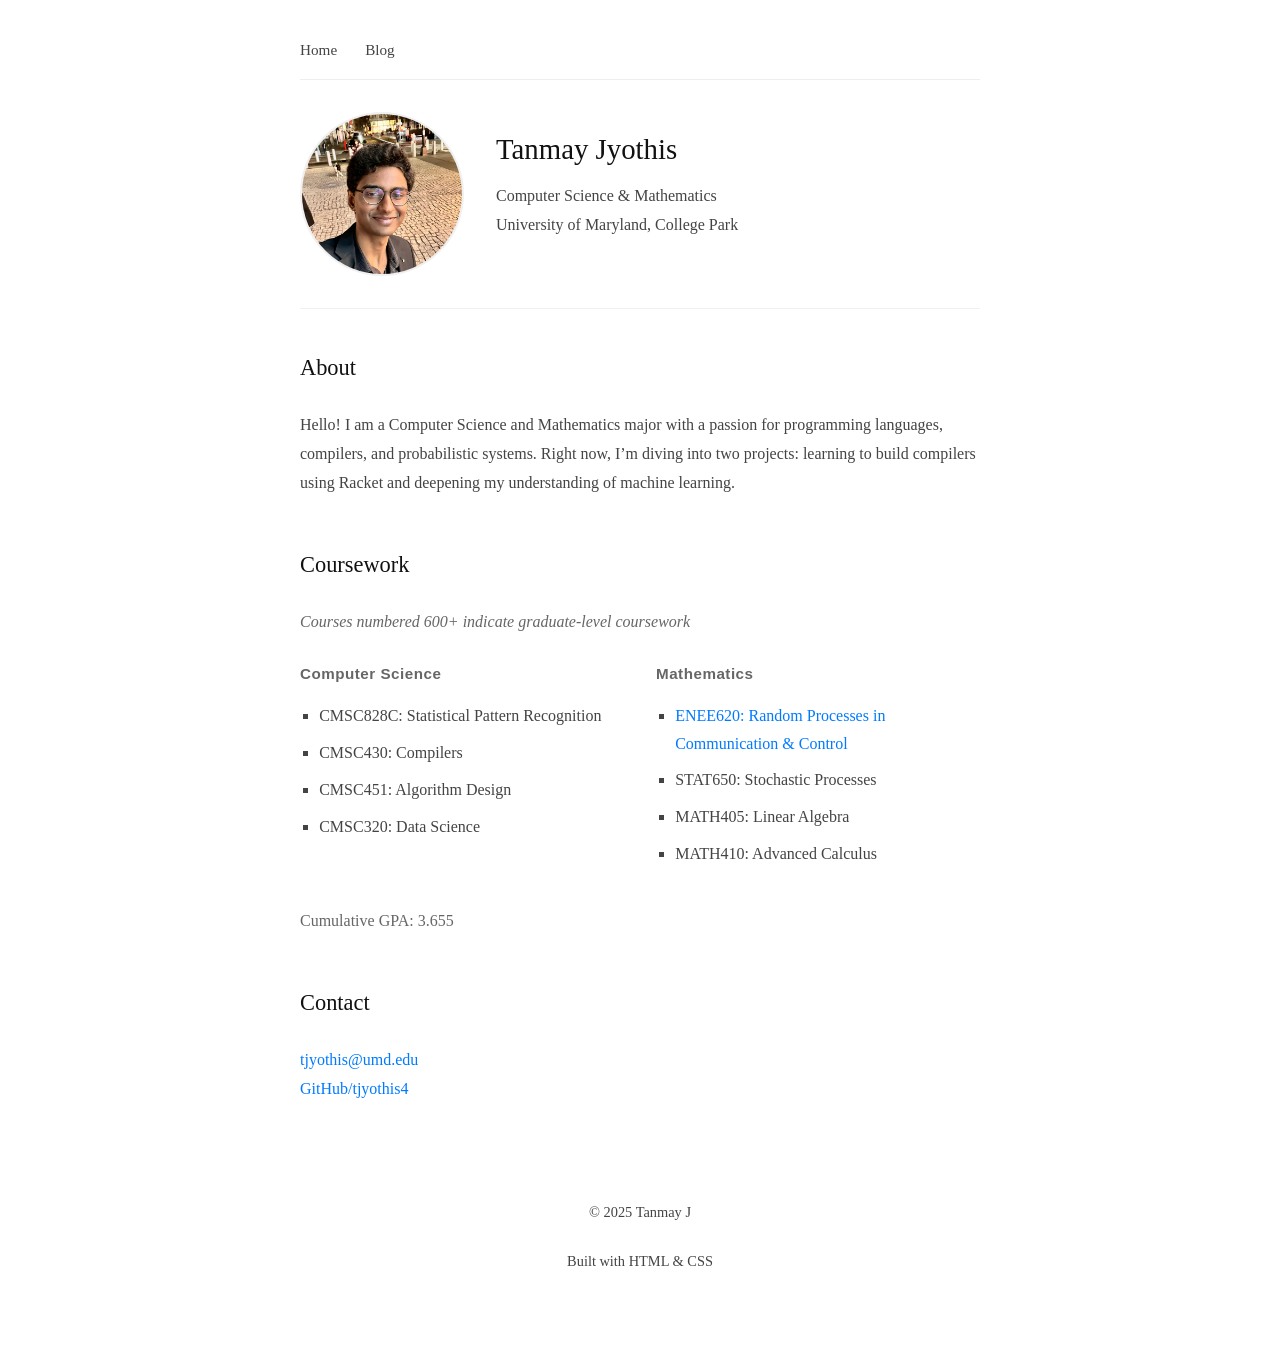
==== index.html @ 214b72c5 "blog" ====
<!DOCTYPE html>
<html lang="en">
<head>
    <meta charset="UTF-8">
    <meta name="viewport" content="width=device-width, initial-scale=1.0">
    <title>Tanmay Jyothis</title>
    <style>
        body {
            font-family: 'Georgia', serif;
            line-height: 1.7;
            margin: 0 auto;
            padding: 20px;
            max-width: 680px;
            color: #222;
            background: #fff;
        }
        nav {
            padding: 1rem 0;
            margin-bottom: 2rem;
            border-bottom: 1px solid #eee;
        }
        nav a {
            margin-right: 1.5rem;
            text-decoration: none;
            color: #444;
            font-size: 0.95em;
        }
        nav a:hover {
            color: #000;
        }
        .profile-pic {
            width: 160px;
            height: 160px;
            border-radius: 50%;
            object-fit: cover;
            border: 2px solid #f0f0f0;
            margin-right: 2rem;
        }
        header {
            display: flex;
            align-items: center;
            margin-bottom: 2.5rem;
            padding-bottom: 2rem;
            border-bottom: 1px solid #f0f0f0;
        }
        h1, h2 {
            font-weight: normal;
            color: #111;
        }
        h1 {
            font-size: 1.8em;
            margin: 0 0 0.5rem;
        }
        h2 {
            font-size: 1.4em;
            margin: 0 0 1.5rem;
        }
        .section {
            margin-bottom: 3rem;
        }
        p {
            color: #444;
            line-height: 1.8;
            margin: 0 0 1.5rem;
        }
        .courses-container {
            display: flex;
            gap: 2rem;
            margin-top: 1rem;
        }
        .course-column {
            flex: 1;
            padding: 0;
        }
        .course-column h3 {
            font-family: 'Arial', sans-serif;
            font-size: 0.95em;
            color: #666;
            margin: 0 0 1rem;
            letter-spacing: 0.5px;
        }
        .course-column ul {
            padding-left: 1.2rem;
            list-style-type: square;
            color: #444;
        }
        .course-column li {
            margin-bottom: 0.6rem;
        }
        a {
            color: #007bff;
            text-decoration: none;
        }
        a:hover {
            text-decoration: underline;
        }
        footer {
            text-align: center;
            margin-top: 4rem;
            color: #666;
            padding: 2rem 0;
            font-size: 0.9em;
        }
        @media (max-width: 768px) {
            body {
                padding: 15px;
                font-size: 15px;
            }
            header {
                flex-direction: column;
                text-align: center;
            }
            .profile-pic {
                margin: 0 0 1.5rem 0;
            }
            .courses-container {
                flex-direction: column;
            }
        }
    </style>
</head>
<body>
    <nav>
        <a href="index.html">Home</a>
        <a href="blog.html">Blog</a>
    </nav>

    <main>
        <header>
            <img src="./images/pfp.jpeg" alt="Tanmay Jyothis" class="profile-pic">
            <div>
                <h1>Tanmay Jyothis</h1>
                <p>Computer Science & Mathematics<br>
                University of Maryland, College Park</p>
            </div>
        </header>

        <section class="section">
            <h2>About</h2>
            <p>
                Hello! I am a Computer Science and Mathematics major with a passion for programming languages, compilers, and probabilistic systems. 
                Right now, I’m diving into two projects: learning to build compilers using Racket and 
                deepening my understanding of machine learning. 
            </p>
        </section>

        <section class="section">
            <h2>Coursework</h2>
            <p style="color: #666; margin-bottom: 1.5rem;">
                <em>Courses numbered 600+ indicate graduate-level coursework</em>
            </p>
            <div class="courses-container">
                <div class="course-column">
                    <h3>Computer Science</h3>
                    <ul>
                        <li>CMSC828C: Statistical Pattern Recognition</li>
                        <li>CMSC430: Compilers</li>
                        <li>CMSC451: Algorithm Design</li>
                        <li>CMSC320: Data Science</li>
                    </ul>
                </div>
                <div class="course-column">
                    <h3>Mathematics</h3>
                    <ul>
                        <li><a href="https://user.eng.umd.edu/~abarg/620/">ENEE620: Random Processes in Communication & Control</a></li>
                        <li>STAT650: Stochastic Processes</li>
                        <li>MATH405: Linear Algebra</li>
                        <li>MATH410: Advanced Calculus</li>
                    </ul>
                </div>
            </div>
            <p style="color: #666; margin-top: 1.5rem;">
                Cumulative GPA: 3.655
            </p>
        </section>

        <section class="section">
            <h2>Contact</h2>
            <p>
                <a href="mailto:tjyothis@umd.edu">tjyothis@umd.edu</a><br>
                <a href="https://github.com/tjyothis4">GitHub/tjyothis4</a>
            </p>
        </section>
    </main>

    <footer>
        <p>© 2025 Tanmay J</p>
        <p>Built with HTML & CSS</p>
    </footer>
</body>
</html>
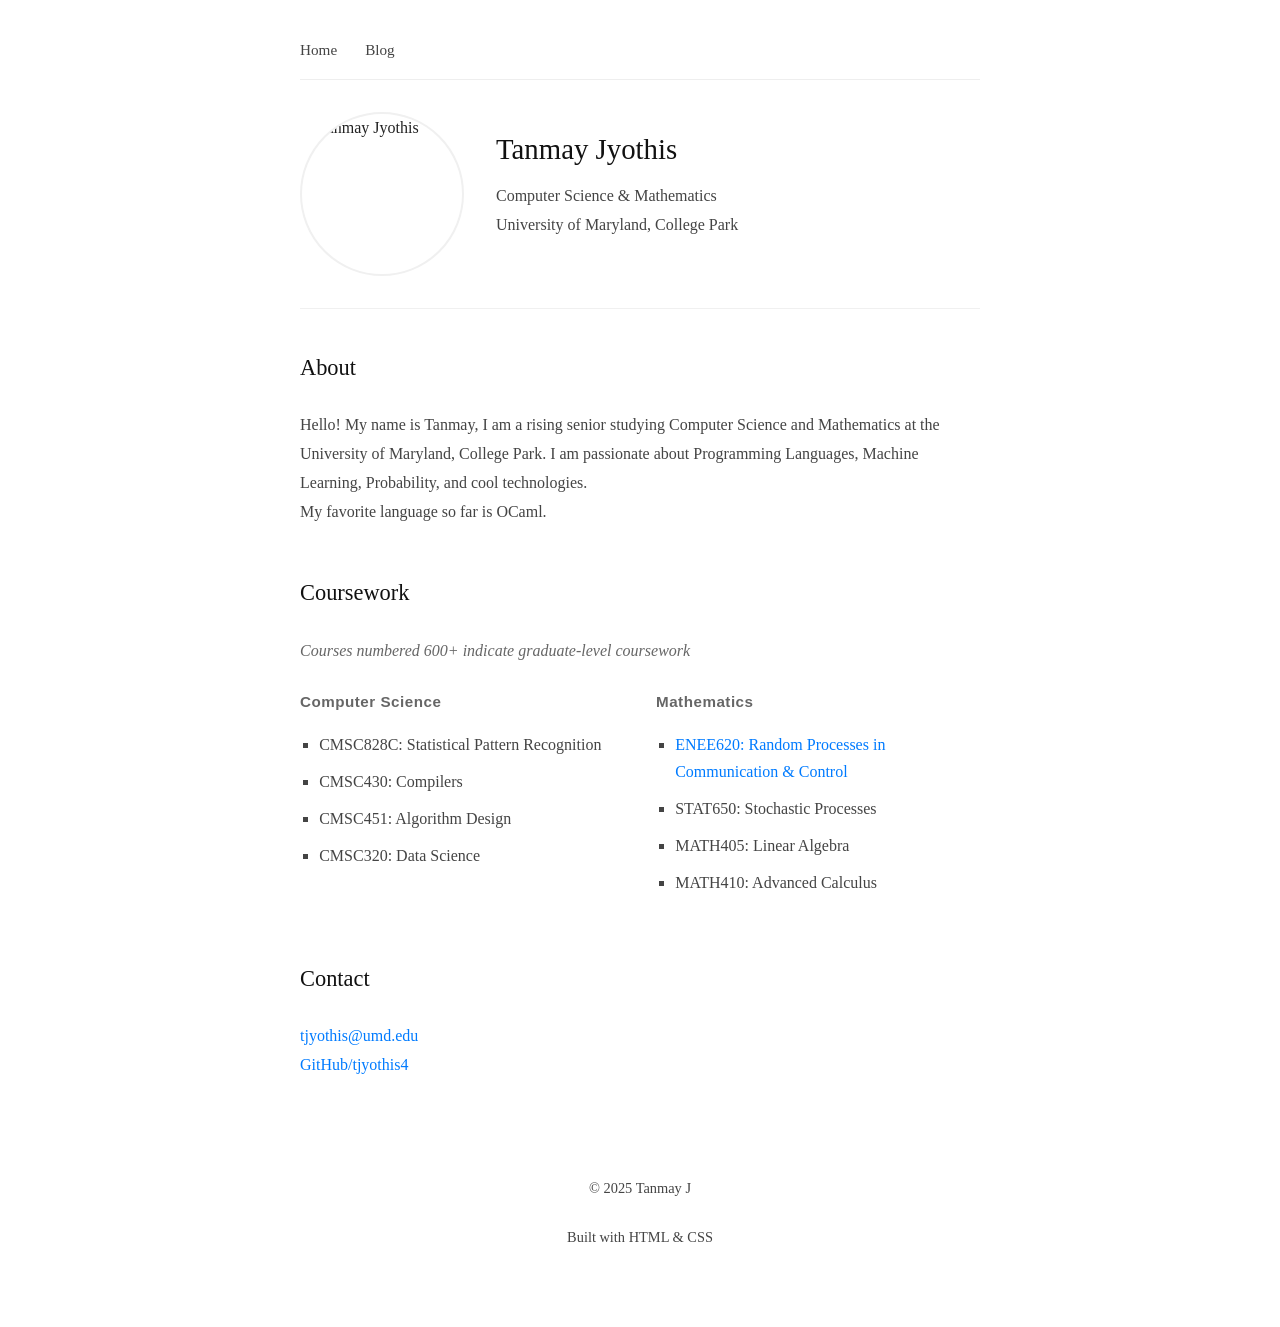
==== commit 7e777d7f: "changed pfp" ====
--- a/index.html
+++ b/index.html
@@ -1,191 +1,207 @@
-<!DOCTYPE html>
+<!doctype html>
 <html lang="en">
-<head>
-    <meta charset="UTF-8">
-    <meta name="viewport" content="width=device-width, initial-scale=1.0">
-    <title>Tanmay Jyothis</title>
-    <style>
-        body {
-            font-family: 'Georgia', serif;
-            line-height: 1.7;
-            margin: 0 auto;
-            padding: 20px;
-            max-width: 680px;
-            color: #222;
-            background: #fff;
-        }
-        nav {
-            padding: 1rem 0;
-            margin-bottom: 2rem;
-            border-bottom: 1px solid #eee;
-        }
-        nav a {
-            margin-right: 1.5rem;
-            text-decoration: none;
-            color: #444;
-            font-size: 0.95em;
-        }
-        nav a:hover {
-            color: #000;
-        }
-        .profile-pic {
-            width: 160px;
-            height: 160px;
-            border-radius: 50%;
-            object-fit: cover;
-            border: 2px solid #f0f0f0;
-            margin-right: 2rem;
-        }
-        header {
-            display: flex;
-            align-items: center;
-            margin-bottom: 2.5rem;
-            padding-bottom: 2rem;
-            border-bottom: 1px solid #f0f0f0;
-        }
-        h1, h2 {
-            font-weight: normal;
-            color: #111;
-        }
-        h1 {
-            font-size: 1.8em;
-            margin: 0 0 0.5rem;
-        }
-        h2 {
-            font-size: 1.4em;
-            margin: 0 0 1.5rem;
-        }
-        .section {
-            margin-bottom: 3rem;
-        }
-        p {
-            color: #444;
-            line-height: 1.8;
-            margin: 0 0 1.5rem;
-        }
-        .courses-container {
-            display: flex;
-            gap: 2rem;
-            margin-top: 1rem;
-        }
-        .course-column {
-            flex: 1;
-            padding: 0;
-        }
-        .course-column h3 {
-            font-family: 'Arial', sans-serif;
-            font-size: 0.95em;
-            color: #666;
-            margin: 0 0 1rem;
-            letter-spacing: 0.5px;
-        }
-        .course-column ul {
-            padding-left: 1.2rem;
-            list-style-type: square;
-            color: #444;
-        }
-        .course-column li {
-            margin-bottom: 0.6rem;
-        }
-        a {
-            color: #007bff;
-            text-decoration: none;
-        }
-        a:hover {
-            text-decoration: underline;
-        }
-        footer {
-            text-align: center;
-            margin-top: 4rem;
-            color: #666;
-            padding: 2rem 0;
-            font-size: 0.9em;
-        }
-        @media (max-width: 768px) {
+    <head>
+        <meta charset="UTF-8" />
+        <meta name="viewport" content="width=device-width, initial-scale=1.0" />
+        <title>Tanmay Jyothis</title>
+        <style>
             body {
-                padding: 15px;
-                font-size: 15px;
+                font-family: "Georgia", serif;
+                line-height: 1.7;
+                margin: 0 auto;
+                padding: 20px;
+                max-width: 680px;
+                color: #222;
+                background: #fff;
+            }
+            nav {
+                padding: 1rem 0;
+                margin-bottom: 2rem;
+                border-bottom: 1px solid #eee;
+            }
+            nav a {
+                margin-right: 1.5rem;
+                text-decoration: none;
+                color: #444;
+                font-size: 0.95em;
+            }
+            nav a:hover {
+                color: #000;
+            }
+            .profile-pic {
+                width: 160px;
+                height: 160px;
+                border-radius: 50%;
+                object-fit: cover;
+                border: 2px solid #f0f0f0;
+                margin-right: 2rem;
             }
             header {
-                flex-direction: column;
+                display: flex;
+                align-items: center;
+                margin-bottom: 2.5rem;
+                padding-bottom: 2rem;
+                border-bottom: 1px solid #f0f0f0;
+            }
+            h1,
+            h2 {
+                font-weight: normal;
+                color: #111;
+            }
+            h1 {
+                font-size: 1.8em;
+                margin: 0 0 0.5rem;
+            }
+            h2 {
+                font-size: 1.4em;
+                margin: 0 0 1.5rem;
+            }
+            .section {
+                margin-bottom: 3rem;
+            }
+            p {
+                color: #444;
+                line-height: 1.8;
+                margin: 0 0 1.5rem;
+            }
+            .courses-container {
+                display: flex;
+                gap: 2rem;
+                margin-top: 1rem;
+            }
+            .course-column {
+                flex: 1;
+                padding: 0;
+            }
+            .course-column h3 {
+                font-family: "Arial", sans-serif;
+                font-size: 0.95em;
+                color: #666;
+                margin: 0 0 1rem;
+                letter-spacing: 0.5px;
+            }
+            .course-column ul {
+                padding-left: 1.2rem;
+                list-style-type: square;
+                color: #444;
+            }
+            .course-column li {
+                margin-bottom: 0.6rem;
+            }
+            a {
+                color: #007bff;
+                text-decoration: none;
+            }
+            a:hover {
+                text-decoration: underline;
+            }
+            footer {
                 text-align: center;
-            }
-            .profile-pic {
-                margin: 0 0 1.5rem 0;
-            }
-            .courses-container {
-                flex-direction: column;
-            }
-        }
-    </style>
-</head>
-<body>
-    <nav>
-        <a href="index.html">Home</a>
-        <a href="blog.html">Blog</a>
-    </nav>
-
-    <main>
-        <header>
-            <img src="./images/pfp.jpeg" alt="Tanmay Jyothis" class="profile-pic">
-            <div>
-                <h1>Tanmay Jyothis</h1>
-                <p>Computer Science & Mathematics<br>
-                University of Maryland, College Park</p>
-            </div>
-        </header>
-
-        <section class="section">
-            <h2>About</h2>
-            <p>
-                Hello! I am a Computer Science and Mathematics major with a passion for programming languages, compilers, and probabilistic systems. 
-                Right now, I’m diving into two projects: learning to build compilers using Racket and 
-                deepening my understanding of machine learning. 
-            </p>
-        </section>
-
-        <section class="section">
-            <h2>Coursework</h2>
-            <p style="color: #666; margin-bottom: 1.5rem;">
-                <em>Courses numbered 600+ indicate graduate-level coursework</em>
-            </p>
-            <div class="courses-container">
-                <div class="course-column">
-                    <h3>Computer Science</h3>
-                    <ul>
-                        <li>CMSC828C: Statistical Pattern Recognition</li>
-                        <li>CMSC430: Compilers</li>
-                        <li>CMSC451: Algorithm Design</li>
-                        <li>CMSC320: Data Science</li>
-                    </ul>
+                margin-top: 4rem;
+                color: #666;
+                padding: 2rem 0;
+                font-size: 0.9em;
+            }
+            @media (max-width: 768px) {
+                body {
+                    padding: 15px;
+                    font-size: 15px;
+                }
+                header {
+                    flex-direction: column;
+                    text-align: center;
+                }
+                .profile-pic {
+                    margin: 0 0 1.5rem 0;
+                }
+                .courses-container {
+                    flex-direction: column;
+                }
+            }
+        </style>
+    </head>
+    <body>
+        <nav>
+            <a href="index.html">Home</a>
+            <a href="blog.html">Blog</a>
+        </nav>
+
+        <main>
+            <header>
+                <img
+                    src="./images/pfp.jpeg"
+                    alt="Tanmay Jyothis"
+                    class="profile-pic"
+                />
+                <div>
+                    <h1>Tanmay Jyothis</h1>
+                    <p>
+                        Computer Science & Mathematics<br />
+                        University of Maryland, College Park
+                    </p>
                 </div>
-                <div class="course-column">
-                    <h3>Mathematics</h3>
-                    <ul>
-                        <li><a href="https://user.eng.umd.edu/~abarg/620/">ENEE620: Random Processes in Communication & Control</a></li>
-                        <li>STAT650: Stochastic Processes</li>
-                        <li>MATH405: Linear Algebra</li>
-                        <li>MATH410: Advanced Calculus</li>
-                    </ul>
+            </header>
+
+            <section class="section">
+                <h2>About</h2>
+                <p>
+                    Hello! My name is Tanmay, I am a rising senior studying
+                    Computer Science and Mathematics at the University of
+                    Maryland, College Park. I am passionate about Programming
+                    Languages, Machine Learning, Probability, and cool
+                    technologies. <br />
+
+                    My favorite language so far is OCaml.
+                </p>
+            </section>
+
+            <section class="section">
+                <h2>Coursework</h2>
+                <p style="color: #666; margin-bottom: 1.5rem">
+                    <em
+                        >Courses numbered 600+ indicate graduate-level
+                        coursework</em
+                    >
+                </p>
+                <div class="courses-container">
+                    <div class="course-column">
+                        <h3>Computer Science</h3>
+                        <ul>
+                            <li>CMSC828C: Statistical Pattern Recognition</li>
+                            <li>CMSC430: Compilers</li>
+                            <li>CMSC451: Algorithm Design</li>
+                            <li>CMSC320: Data Science</li>
+                        </ul>
+                    </div>
+                    <div class="course-column">
+                        <h3>Mathematics</h3>
+                        <ul>
+                            <li>
+                                <a href="https://user.eng.umd.edu/~abarg/620/"
+                                    >ENEE620: Random Processes in Communication
+                                    & Control</a
+                                >
+                            </li>
+                            <li>STAT650: Stochastic Processes</li>
+                            <li>MATH405: Linear Algebra</li>
+                            <li>MATH410: Advanced Calculus</li>
+                        </ul>
+                    </div>
                 </div>
-            </div>
-            <p style="color: #666; margin-top: 1.5rem;">
-                Cumulative GPA: 3.655
-            </p>
-        </section>
-
-        <section class="section">
-            <h2>Contact</h2>
-            <p>
-                <a href="mailto:tjyothis@umd.edu">tjyothis@umd.edu</a><br>
-                <a href="https://github.com/tjyothis4">GitHub/tjyothis4</a>
-            </p>
-        </section>
-    </main>
-
-    <footer>
-        <p>© 2025 Tanmay J</p>
-        <p>Built with HTML & CSS</p>
-    </footer>
-</body>
-</html>+            </section>
+
+            <section class="section">
+                <h2>Contact</h2>
+                <p>
+                    <a href="mailto:tjyothis@umd.edu">tjyothis@umd.edu</a><br />
+                    <a href="https://github.com/tjyothis4">GitHub/tjyothis4</a>
+                </p>
+            </section>
+        </main>
+
+        <footer>
+            <p>© 2025 Tanmay J</p>
+            <p>Built with HTML & CSS</p>
+        </footer>
+    </body>
+</html>
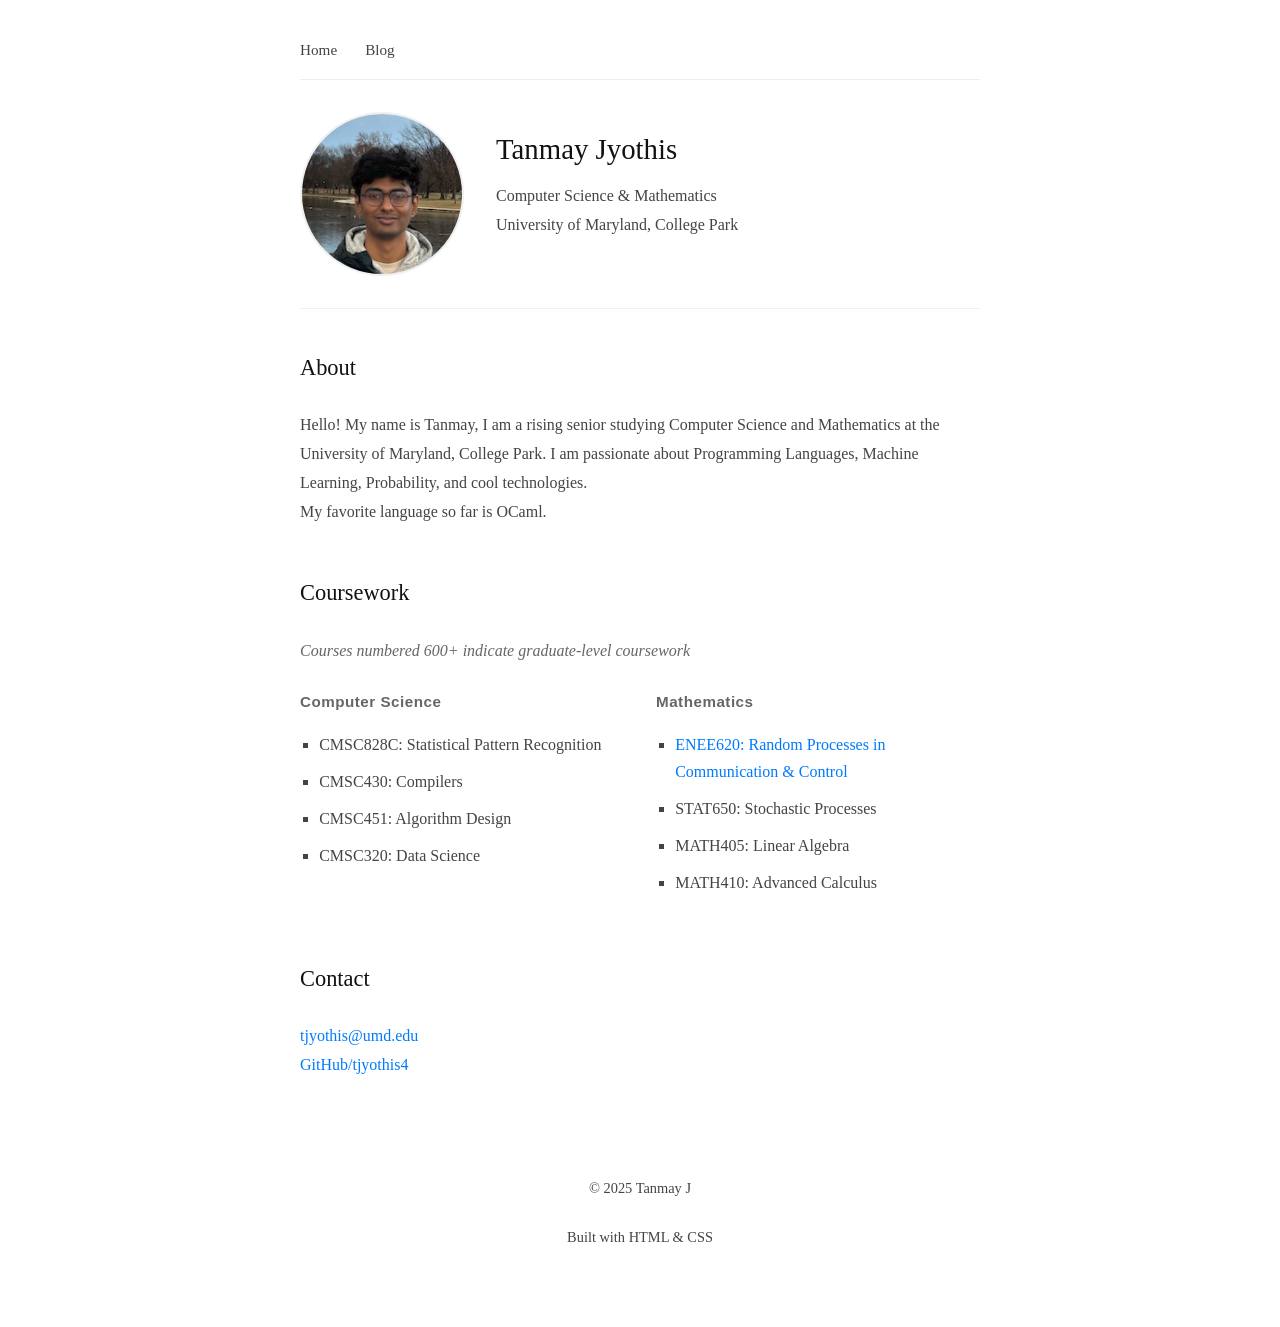
==== commit d09081ab: "changed pfp" ====
--- a/index.html
+++ b/index.html
@@ -129,7 +129,7 @@
         <main>
             <header>
                 <img
-                    src="./images/pfp.jpeg"
+                    src="./images/pfp.png"
                     alt="Tanmay Jyothis"
                     class="profile-pic"
                 />
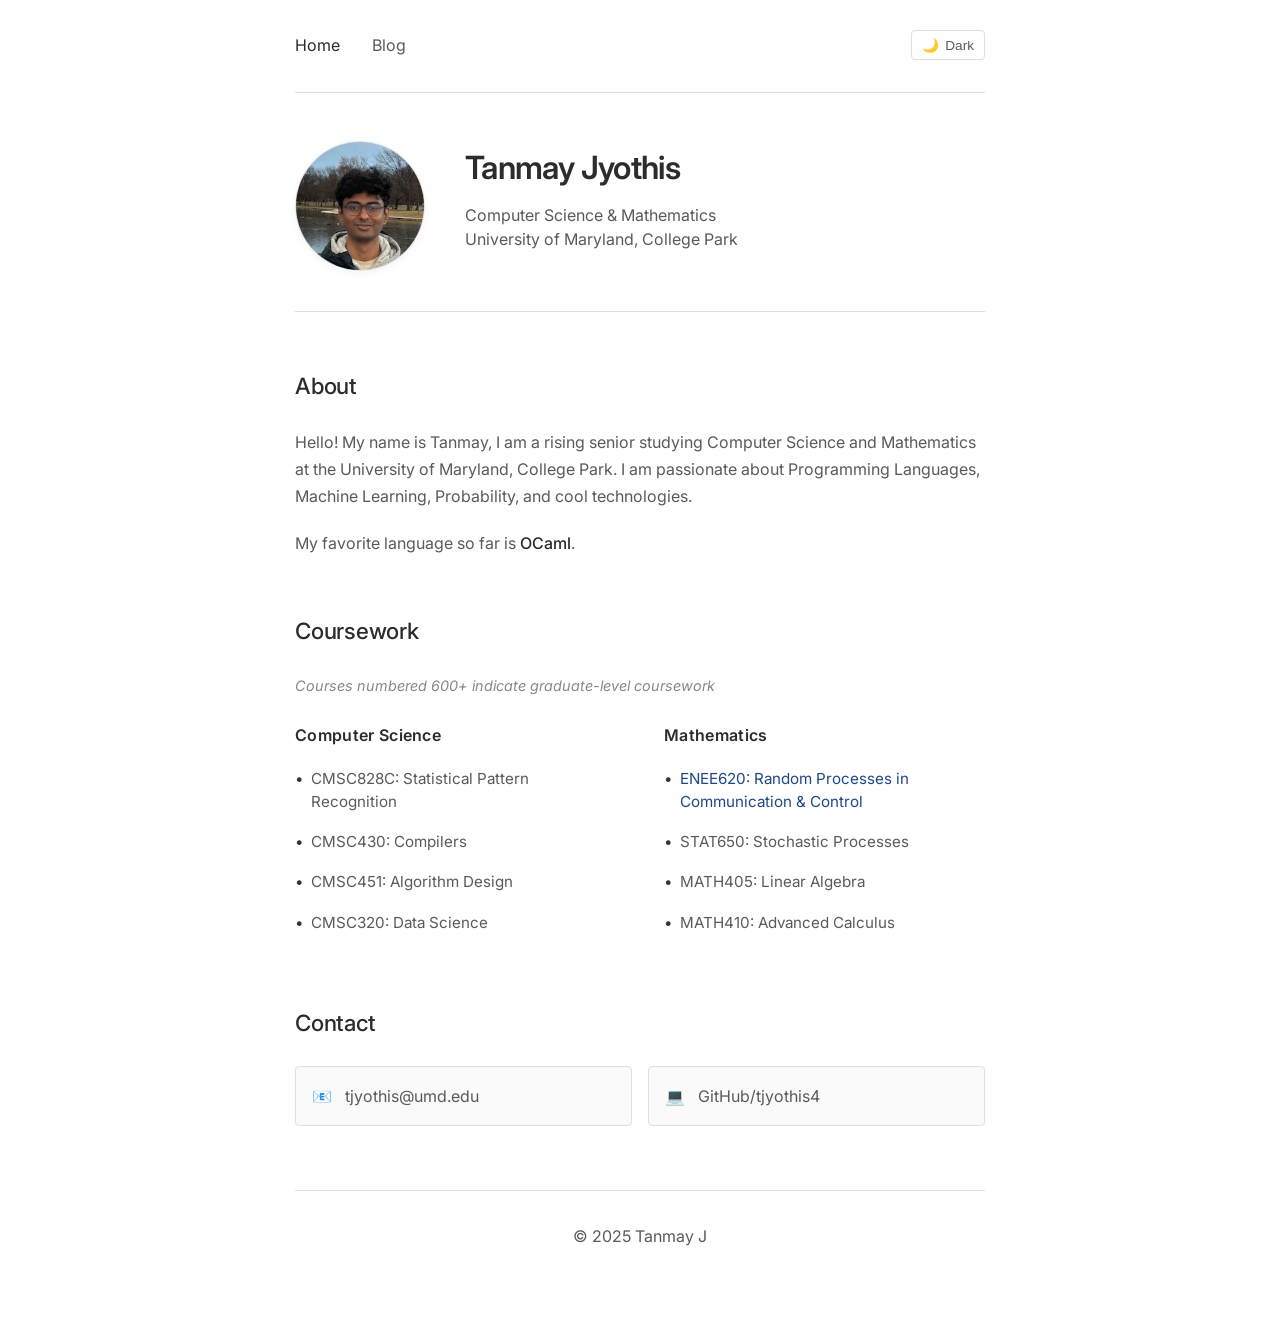
==== commit d07bf50a: "Polished a little" ====
--- a/index.html
+++ b/index.html
@@ -4,126 +4,312 @@
         <meta charset="UTF-8" />
         <meta name="viewport" content="width=device-width, initial-scale=1.0" />
         <title>Tanmay Jyothis</title>
+        <link rel="preconnect" href="https://fonts.googleapis.com" />
+        <link rel="preconnect" href="https://fonts.gstatic.com" crossorigin />
+        <link
+            href="https://fonts.googleapis.com/css2?family=Inter:wght@300;400;500;600&family=JetBrains+Mono:wght@400&display=swap"
+            rel="stylesheet"
+        />
         <style>
+            :root {
+                --bg-primary: #ffffff;
+                --bg-secondary: #fafafa;
+                --text-primary: #2c2c2c;
+                --text-secondary: #5a5a5a;
+                --text-muted: #888888;
+                --accent: #333333;
+                --link: #1f4788;
+                --link-hover: #163a6c;
+                --border: #e0e0e0;
+                --border-hover: #d0d0d0;
+                --shadow: rgba(0, 0, 0, 0.05);
+            }
+
+            [data-theme="dark"] {
+                --bg-primary: #1a1a1a;
+                --bg-secondary: #222222;
+                --text-primary: #e0e0e0;
+                --text-secondary: #b0b0b0;
+                --text-muted: #808080;
+                --accent: #cccccc;
+                --link: #6ba3d6;
+                --link-hover: #8bb5dc;
+                --border: #404040;
+                --border-hover: #505050;
+                --shadow: rgba(0, 0, 0, 0.3);
+            }
+
+            * {
+                margin: 0;
+                padding: 0;
+                box-sizing: border-box;
+            }
+
             body {
-                font-family: "Georgia", serif;
-                line-height: 1.7;
+                font-family: "Inter", Georgia, serif;
+                line-height: 1.65;
                 margin: 0 auto;
-                padding: 20px;
-                max-width: 680px;
-                color: #222;
-                background: #fff;
-            }
+                padding: 30px;
+                max-width: 750px;
+                color: var(--text-primary);
+                background: var(--bg-primary);
+                transition:
+                    background-color 0.2s ease,
+                    color 0.2s ease;
+                min-height: 100vh;
+                font-size: 16px;
+            }
+
             nav {
-                padding: 1rem 0;
-                margin-bottom: 2rem;
-                border-bottom: 1px solid #eee;
-            }
+                display: flex;
+                justify-content: space-between;
+                align-items: center;
+                padding: 0 0 2rem 0;
+                margin-bottom: 3rem;
+                border-bottom: 1px solid var(--border);
+            }
+
+            .nav-links {
+                display: flex;
+                gap: 2rem;
+            }
+
             nav a {
-                margin-right: 1.5rem;
                 text-decoration: none;
-                color: #444;
-                font-size: 0.95em;
-            }
-            nav a:hover {
-                color: #000;
-            }
+                color: var(--text-secondary);
+                font-weight: 400;
+                font-size: 1rem;
+                transition: color 0.2s ease;
+            }
+
+            nav a:hover,
+            nav a.active {
+                color: var(--text-primary);
+            }
+
+            .theme-toggle {
+                background: none;
+                border: 1px solid var(--border);
+                border-radius: 4px;
+                padding: 6px 10px;
+                cursor: pointer;
+                color: var(--text-secondary);
+                transition: all 0.2s ease;
+                font-size: 0.85rem;
+                display: flex;
+                align-items: center;
+                gap: 6px;
+            }
+
+            .theme-toggle:hover {
+                border-color: var(--border-hover);
+                color: var(--text-primary);
+            }
+
             .profile-pic {
-                width: 160px;
-                height: 160px;
+                width: 130px;
+                height: 130px;
                 border-radius: 50%;
                 object-fit: cover;
-                border: 2px solid #f0f0f0;
-                margin-right: 2rem;
-            }
+                border: 1px solid var(--border);
+                margin-right: 2.5rem;
+                box-shadow: 0 2px 8px var(--shadow);
+            }
+
             header {
                 display: flex;
                 align-items: center;
-                margin-bottom: 2.5rem;
-                padding-bottom: 2rem;
-                border-bottom: 1px solid #f0f0f0;
-            }
-            h1,
+                margin-bottom: 3.5rem;
+                padding-bottom: 2.5rem;
+                border-bottom: 1px solid var(--border);
+            }
+
+            h1 {
+                font-size: 2rem;
+                font-weight: 600;
+                color: var(--text-primary);
+                margin: 0 0 0.5rem;
+                letter-spacing: -0.02em;
+            }
+
             h2 {
+                font-size: 1.4rem;
+                font-weight: 500;
+                color: var(--text-primary);
+                margin: 0 0 1.5rem;
+                letter-spacing: -0.01em;
+            }
+
+            .subtitle {
+                color: var(--text-secondary);
+                font-size: 1rem;
+                font-weight: 400;
+                line-height: 1.5;
+            }
+
+            .section {
+                margin-bottom: 3.5rem;
+            }
+
+            p {
+                color: var(--text-secondary);
+                line-height: 1.7;
+                margin: 0 0 1.2rem;
+                font-size: 1rem;
+            }
+
+            .highlight {
+                font-weight: 500;
+                color: var(--text-primary);
+            }
+
+            .courses-container {
+                display: grid;
+                grid-template-columns: 1fr 1fr;
+                gap: 3rem;
+                margin-top: 1.5rem;
+            }
+
+            .course-column h3 {
+                font-family: "Inter", sans-serif;
+                font-size: 1rem;
+                font-weight: 600;
+                color: var(--text-primary);
+                margin: 0 0 1rem;
+                letter-spacing: 0.02em;
+            }
+
+            .course-column ul {
+                padding-left: 0;
+                list-style: none;
+            }
+
+            .course-column li {
+                margin-bottom: 0.7rem;
+                padding: 0.2rem 0;
+                font-size: 0.95rem;
+                position: relative;
+                padding-left: 1rem;
+                color: var(--text-secondary);
+                line-height: 1.5;
+            }
+
+            .course-column li::before {
+                content: "•";
+                position: absolute;
+                left: 0;
+                color: var(--accent);
                 font-weight: normal;
-                color: #111;
-            }
-            h1 {
-                font-size: 1.8em;
-                margin: 0 0 0.5rem;
-            }
-            h2 {
-                font-size: 1.4em;
-                margin: 0 0 1.5rem;
-            }
-            .section {
-                margin-bottom: 3rem;
-            }
-            p {
-                color: #444;
-                line-height: 1.8;
-                margin: 0 0 1.5rem;
-            }
-            .courses-container {
+            }
+
+            a {
+                color: var(--link);
+                text-decoration: none;
+                transition: color 0.2s ease;
+            }
+
+            a:hover {
+                color: var(--link-hover);
+                text-decoration: underline;
+            }
+
+            .contact-grid {
+                display: grid;
+                grid-template-columns: 1fr 1fr;
+                gap: 1rem;
+                margin-top: 1rem;
+            }
+
+            .contact-item {
                 display: flex;
-                gap: 2rem;
-                margin-top: 1rem;
-            }
-            .course-column {
-                flex: 1;
-                padding: 0;
-            }
-            .course-column h3 {
-                font-family: "Arial", sans-serif;
-                font-size: 0.95em;
-                color: #666;
-                margin: 0 0 1rem;
-                letter-spacing: 0.5px;
-            }
-            .course-column ul {
-                padding-left: 1.2rem;
-                list-style-type: square;
-                color: #444;
-            }
-            .course-column li {
-                margin-bottom: 0.6rem;
-            }
-            a {
-                color: #007bff;
+                align-items: center;
+                gap: 0.8rem;
+                padding: 1rem;
+                background: var(--bg-secondary);
+                border: 1px solid var(--border);
+                border-radius: 4px;
+                transition: all 0.2s ease;
                 text-decoration: none;
-            }
-            a:hover {
-                text-decoration: underline;
-            }
+                color: var(--text-secondary);
+            }
+
+            .contact-item:hover {
+                border-color: var(--border-hover);
+                color: var(--text-primary);
+                text-decoration: none;
+                box-shadow: 0 1px 4px var(--shadow);
+            }
+
+            .contact-icon {
+                font-size: 1rem;
+                color: var(--accent);
+            }
+
             footer {
                 text-align: center;
                 margin-top: 4rem;
-                color: #666;
+                color: var(--text-muted);
                 padding: 2rem 0;
-                font-size: 0.9em;
-            }
+                font-size: 0.85rem;
+                border-top: 1px solid var(--border);
+            }
+
+            .note {
+                font-style: italic;
+                color: var(--text-muted);
+                font-size: 0.9rem;
+                margin-bottom: 1.5rem;
+            }
+
             @media (max-width: 768px) {
                 body {
-                    padding: 15px;
+                    padding: 20px;
                     font-size: 15px;
                 }
+
+                nav {
+                    flex-direction: column;
+                    gap: 1rem;
+                }
+
+                .nav-links {
+                    gap: 1.5rem;
+                }
+
                 header {
                     flex-direction: column;
                     text-align: center;
                 }
+
                 .profile-pic {
                     margin: 0 0 1.5rem 0;
                 }
+
                 .courses-container {
-                    flex-direction: column;
+                    grid-template-columns: 1fr;
+                    gap: 2rem;
+                }
+
+                .contact-grid {
+                    grid-template-columns: 1fr;
+                }
+
+                h1 {
+                    font-size: 1.7rem;
                 }
             }
         </style>
     </head>
     <body>
         <nav>
-            <a href="index.html">Home</a>
-            <a href="blog.html">Blog</a>
+            <div class="nav-links">
+                <a href="index.html" class="active">Home</a>
+                <a href="blog.html">Blog</a>
+            </div>
+            <button class="theme-toggle" onclick="toggleTheme()">
+                <span id="theme-icon">🌙</span>
+                <span id="theme-text">Dark</span>
+            </button>
         </nav>
 
         <main>
@@ -135,7 +321,7 @@
                 />
                 <div>
                     <h1>Tanmay Jyothis</h1>
-                    <p>
+                    <p class="subtitle">
                         Computer Science & Mathematics<br />
                         University of Maryland, College Park
                     </p>
@@ -149,19 +335,18 @@
                     Computer Science and Mathematics at the University of
                     Maryland, College Park. I am passionate about Programming
                     Languages, Machine Learning, Probability, and cool
-                    technologies. <br />
-
-                    My favorite language so far is OCaml.
+                    technologies.
+                </p>
+                <p>
+                    My favorite language so far is
+                    <span class="highlight">OCaml</span>.
                 </p>
             </section>
 
             <section class="section">
                 <h2>Coursework</h2>
-                <p style="color: #666; margin-bottom: 1.5rem">
-                    <em
-                        >Courses numbered 600+ indicate graduate-level
-                        coursework</em
-                    >
+                <p class="note">
+                    Courses numbered 600+ indicate graduate-level coursework
                 </p>
                 <div class="courses-container">
                     <div class="course-column">
@@ -192,16 +377,102 @@
 
             <section class="section">
                 <h2>Contact</h2>
-                <p>
-                    <a href="mailto:tjyothis@umd.edu">tjyothis@umd.edu</a><br />
-                    <a href="https://github.com/tjyothis4">GitHub/tjyothis4</a>
-                </p>
+                <div class="contact-grid">
+                    <a href="mailto:tjyothis@umd.edu" class="contact-item">
+                        <span class="contact-icon">📧</span>
+                        <span>tjyothis@umd.edu</span>
+                    </a>
+                    <a
+                        href="https://github.com/tjyothis4"
+                        class="contact-item"
+                        target="_blank"
+                    >
+                        <span class="contact-icon">💻</span>
+                        <span>GitHub/tjyothis4</span>
+                    </a>
+                </div>
             </section>
         </main>
 
         <footer>
             <p>© 2025 Tanmay J</p>
-            <p>Built with HTML & CSS</p>
         </footer>
+
+        <script>
+            function toggleTheme() {
+                try {
+                    const html = document.documentElement;
+                    const themeIcon = document.getElementById("theme-icon");
+                    const themeText = document.getElementById("theme-text");
+
+                    if (!themeIcon || !themeText) return;
+
+                    if (html.getAttribute("data-theme") === "dark") {
+                        html.removeAttribute("data-theme");
+                        themeIcon.textContent = "🌙";
+                        themeText.textContent = "Dark";
+                        try {
+                            localStorage.setItem("theme", "light");
+                        } catch (e) {}
+                    } else {
+                        html.setAttribute("data-theme", "dark");
+                        themeIcon.textContent = "☀️";
+                        themeText.textContent = "Light";
+                        try {
+                            localStorage.setItem("theme", "dark");
+                        } catch (e) {}
+                    }
+                } catch (error) {
+                    console.log("Theme toggle error:", error);
+                }
+            }
+
+            function initTheme() {
+                try {
+                    let savedTheme = null;
+                    try {
+                        savedTheme = localStorage.getItem("theme");
+                    } catch (e) {}
+
+                    const prefersDark =
+                        window.matchMedia &&
+                        window.matchMedia("(prefers-color-scheme: dark)")
+                            .matches;
+
+                    if (savedTheme === "dark" || (!savedTheme && prefersDark)) {
+                        document.documentElement.setAttribute(
+                            "data-theme",
+                            "dark",
+                        );
+                        const themeIcon = document.getElementById("theme-icon");
+                        const themeText = document.getElementById("theme-text");
+                        if (themeIcon) themeIcon.textContent = "☀️";
+                        if (themeText) themeText.textContent = "Light";
+                    }
+                } catch (error) {
+                    console.log("Theme init error:", error);
+                }
+            }
+
+            document.addEventListener("DOMContentLoaded", initTheme);
+
+            if (window.matchMedia) {
+                try {
+                    window
+                        .matchMedia("(prefers-color-scheme: dark)")
+                        .addEventListener("change", function (e) {
+                            try {
+                                if (!localStorage.getItem("theme")) {
+                                    initTheme();
+                                }
+                            } catch (e) {
+                                initTheme();
+                            }
+                        });
+                } catch (error) {
+                    console.log("Media query listener error:", error);
+                }
+            }
+        </script>
     </body>
 </html>
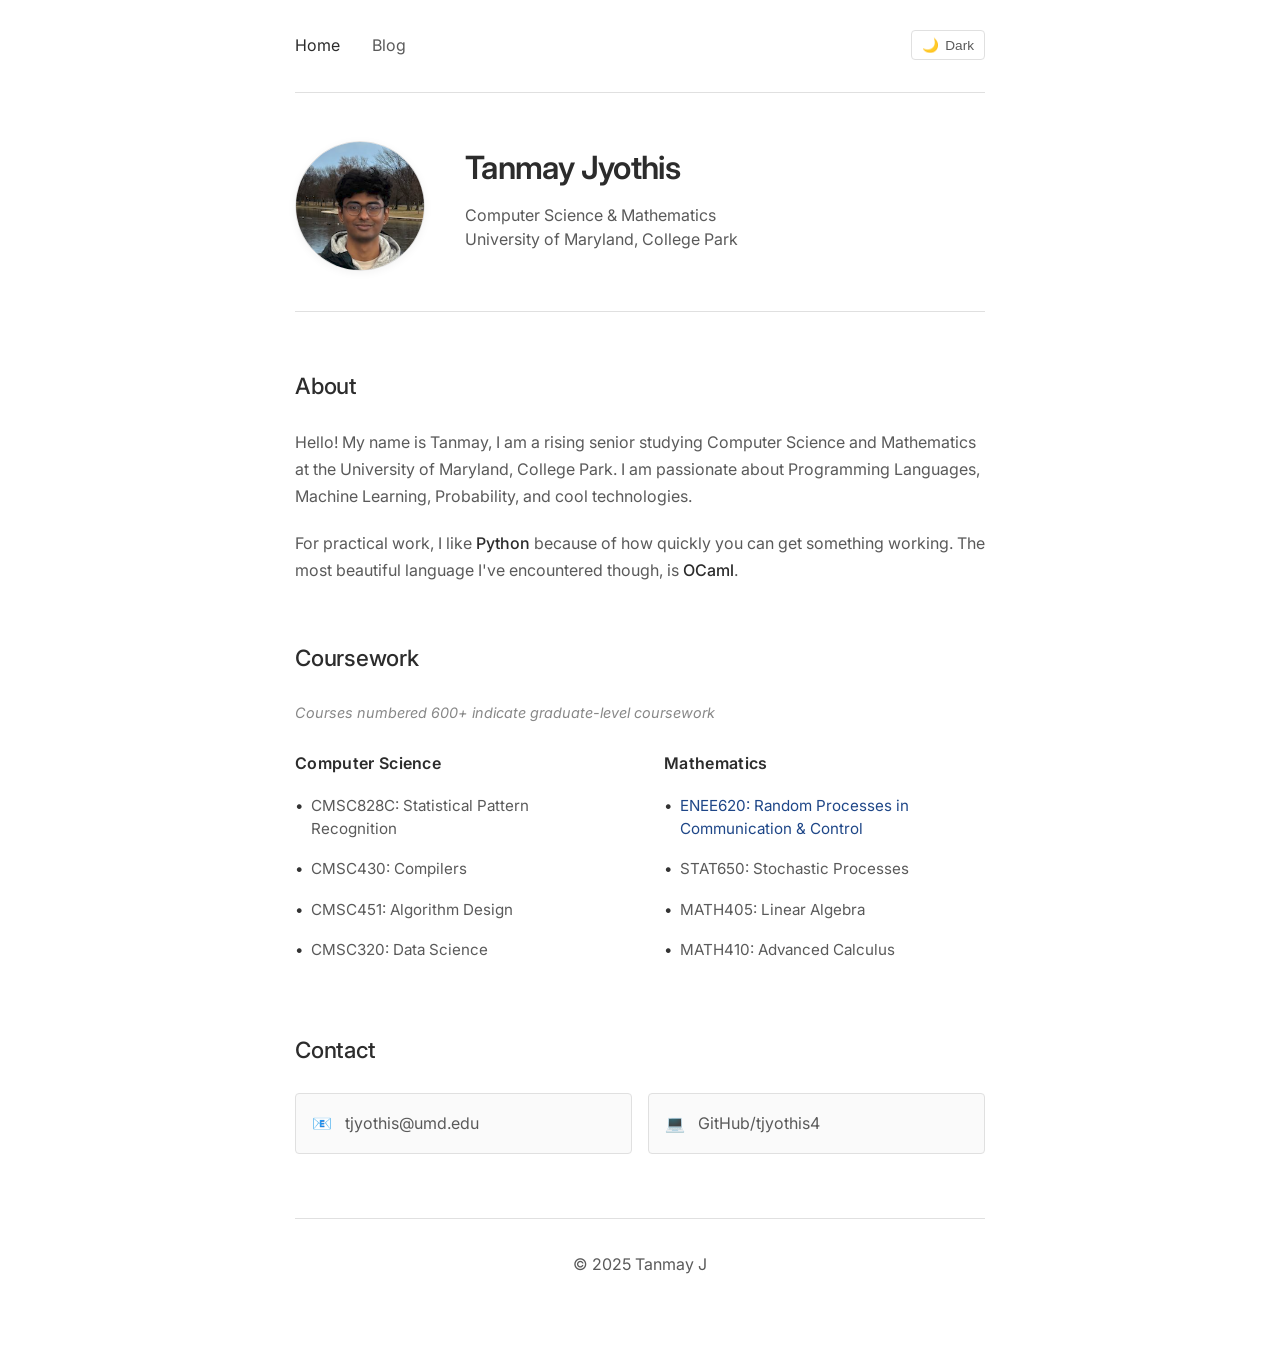
==== commit 5d2e35a6: "nothing" ====
--- a/index.html
+++ b/index.html
@@ -338,7 +338,10 @@
                     technologies.
                 </p>
                 <p>
-                    My favorite language so far is
+                    For practical work, I like
+                    <span class="highlight">Python</span> because of how quickly
+                    you can get something working. The most beautiful language
+                    I've encountered though, is
                     <span class="highlight">OCaml</span>.
                 </p>
             </section>
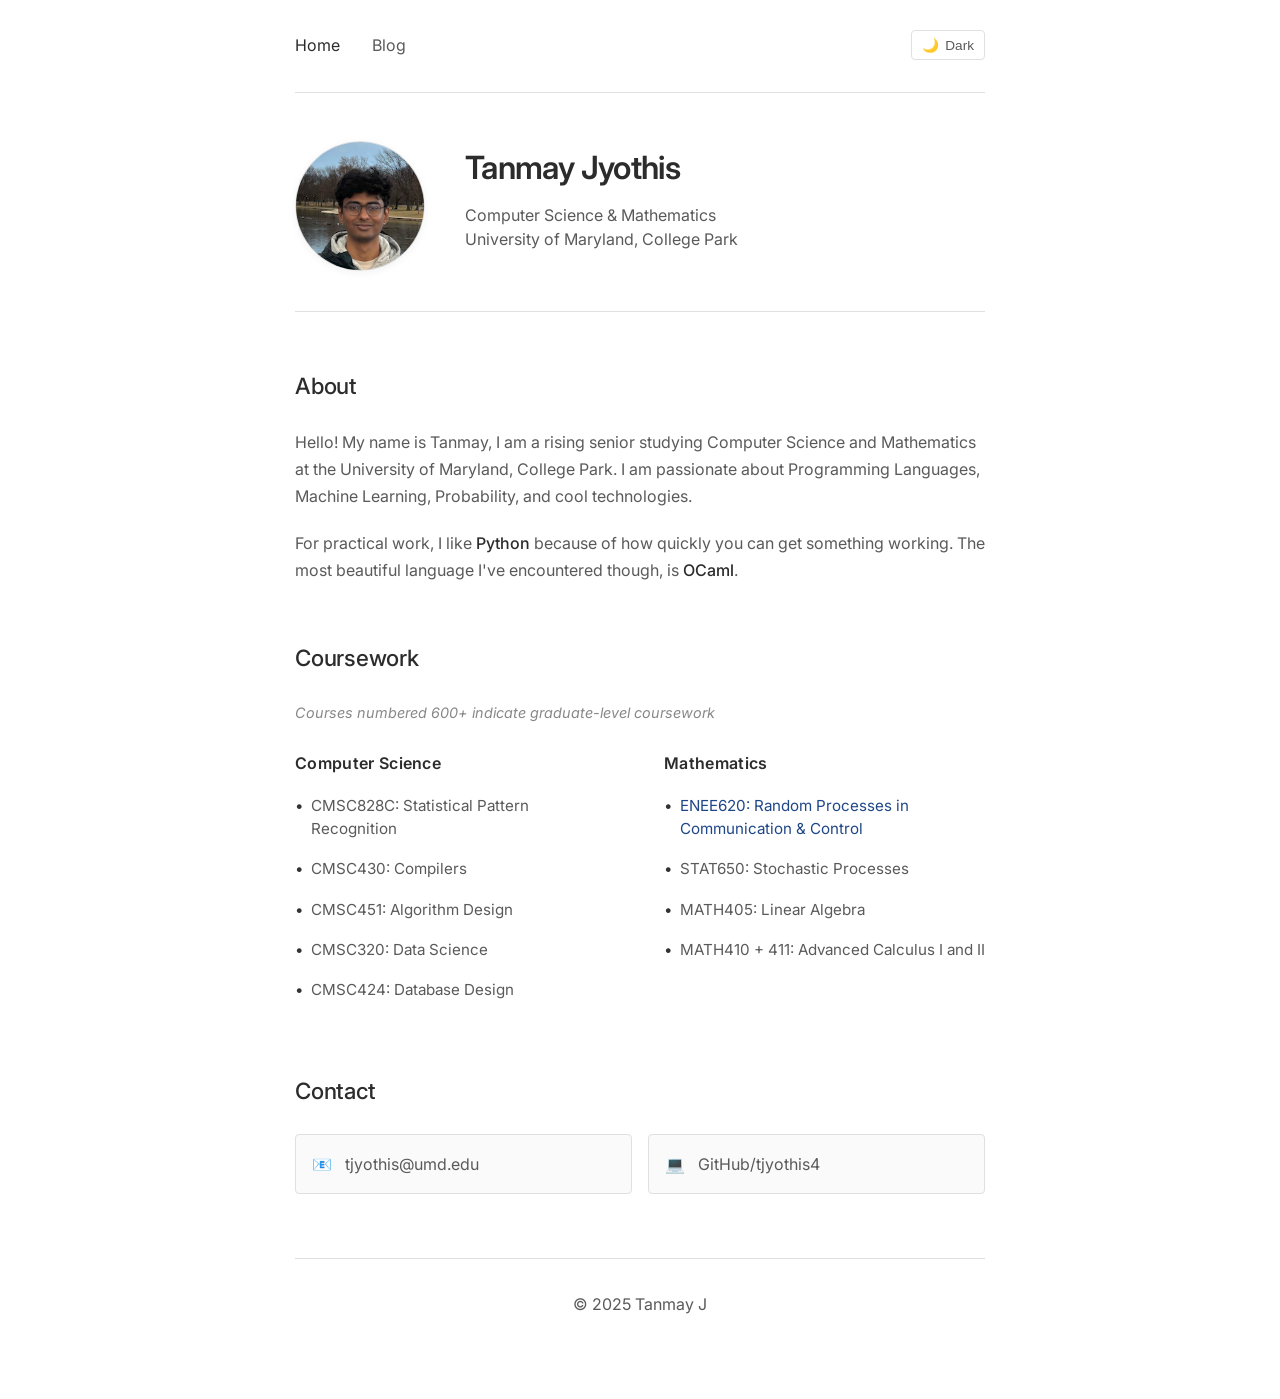
==== commit 3eec3a38: "added some courses" ====
--- a/index.html
+++ b/index.html
@@ -359,6 +359,7 @@
                             <li>CMSC430: Compilers</li>
                             <li>CMSC451: Algorithm Design</li>
                             <li>CMSC320: Data Science</li>
+                            <li>CMSC424: Database Design</li>
                         </ul>
                     </div>
                     <div class="course-column">
@@ -372,7 +373,7 @@
                             </li>
                             <li>STAT650: Stochastic Processes</li>
                             <li>MATH405: Linear Algebra</li>
-                            <li>MATH410: Advanced Calculus</li>
+                            <li>MATH410 + 411: Advanced Calculus I and II</li>
                         </ul>
                     </div>
                 </div>
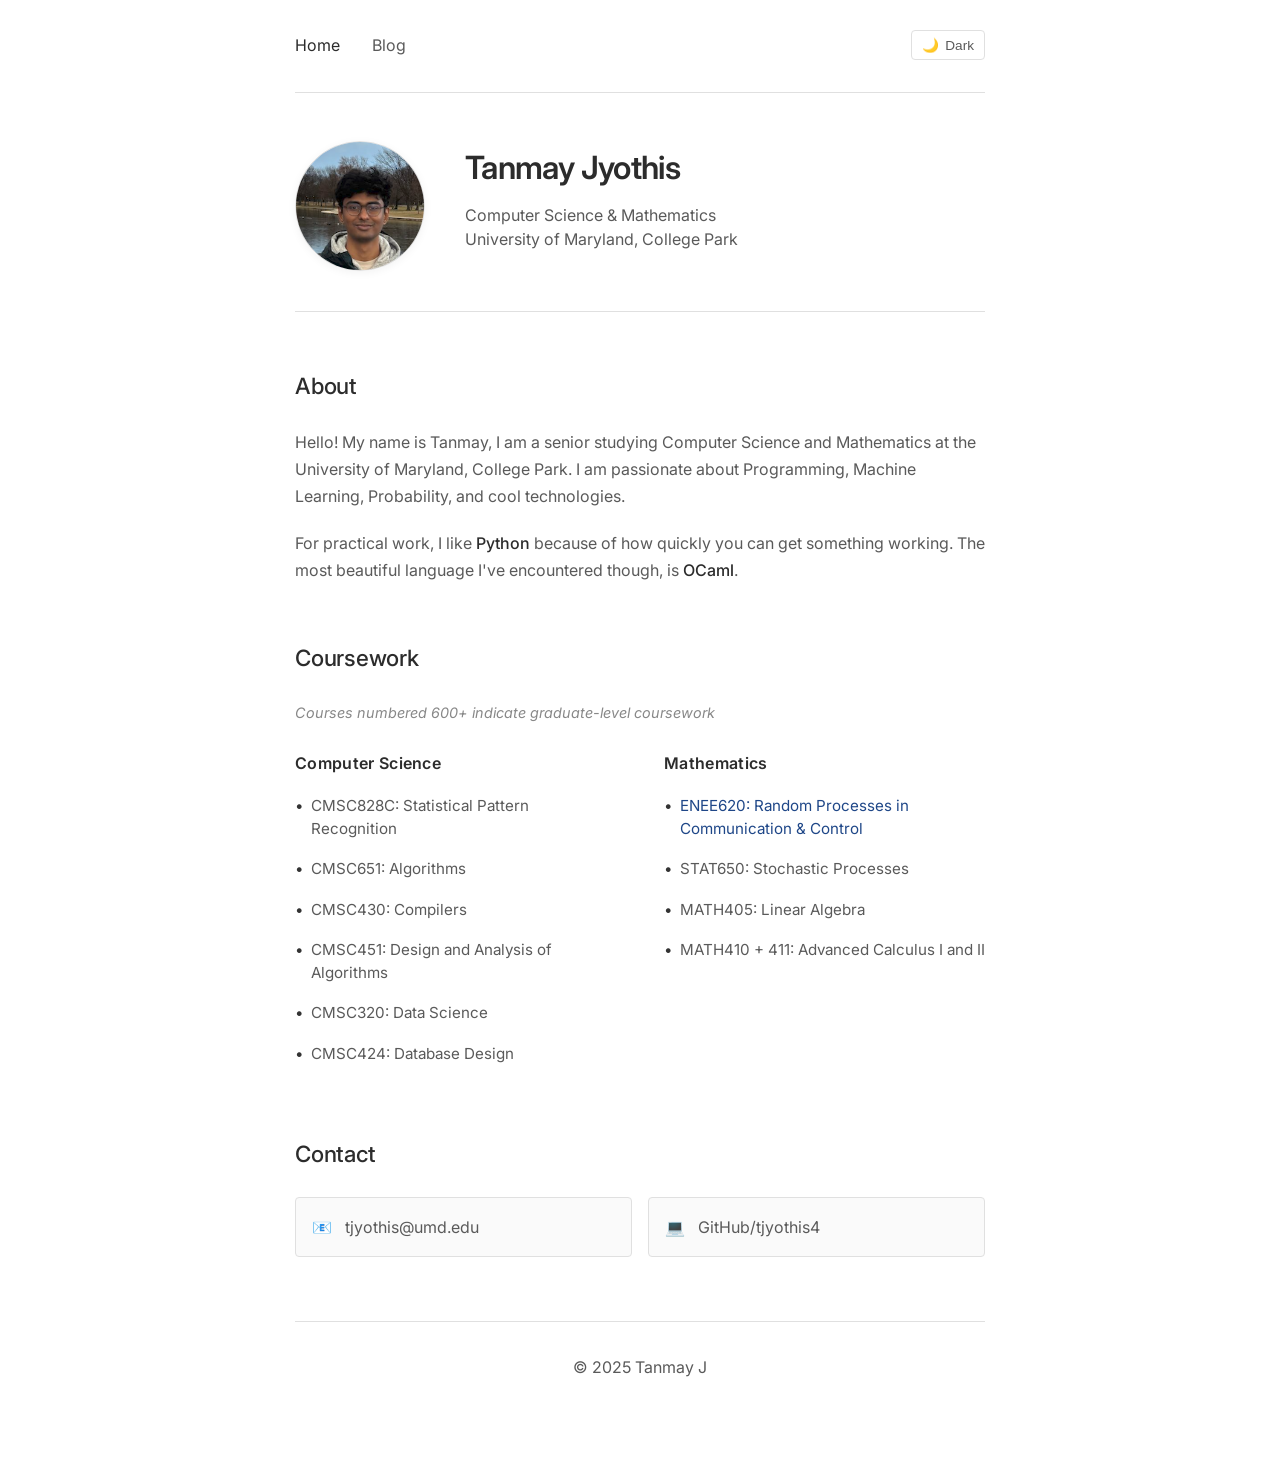
==== commit cdcc6116: "updated coursework" ====
--- a/index.html
+++ b/index.html
@@ -331,11 +331,10 @@
             <section class="section">
                 <h2>About</h2>
                 <p>
-                    Hello! My name is Tanmay, I am a rising senior studying
-                    Computer Science and Mathematics at the University of
-                    Maryland, College Park. I am passionate about Programming
-                    Languages, Machine Learning, Probability, and cool
-                    technologies.
+                    Hello! My name is Tanmay, I am a senior studying Computer
+                    Science and Mathematics at the University of Maryland,
+                    College Park. I am passionate about Programming, Machine
+                    Learning, Probability, and cool technologies.
                 </p>
                 <p>
                     For practical work, I like
@@ -356,8 +355,9 @@
                         <h3>Computer Science</h3>
                         <ul>
                             <li>CMSC828C: Statistical Pattern Recognition</li>
+                            <li>CMSC651: Algorithms</li>
                             <li>CMSC430: Compilers</li>
-                            <li>CMSC451: Algorithm Design</li>
+                            <li>CMSC451: Design and Analysis of Algorithms</li>
                             <li>CMSC320: Data Science</li>
                             <li>CMSC424: Database Design</li>
                         </ul>
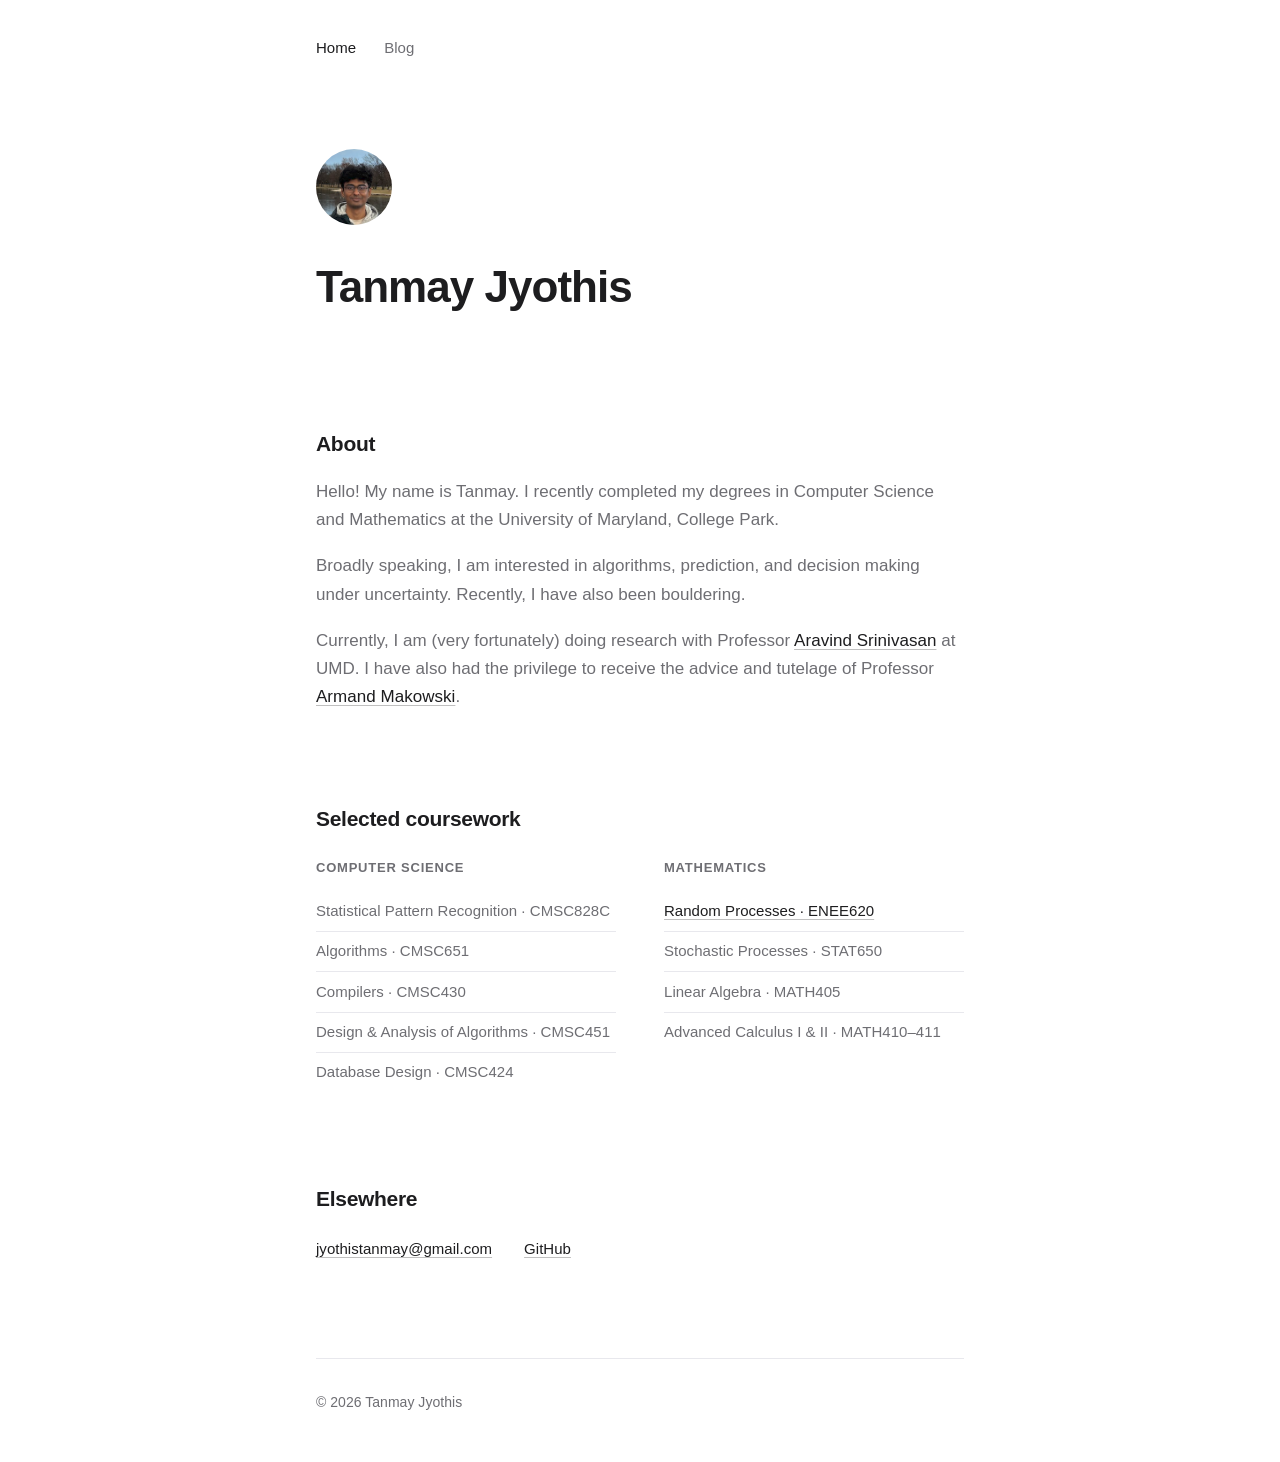
==== commit e82793e8: "changed a whole bunch" ====
--- a/index.html
+++ b/index.html
@@ -1,482 +1,79 @@
 <!doctype html>
 <html lang="en">
-    <head>
-        <meta charset="UTF-8" />
-        <meta name="viewport" content="width=device-width, initial-scale=1.0" />
-        <title>Tanmay Jyothis</title>
-        <link rel="preconnect" href="https://fonts.googleapis.com" />
-        <link rel="preconnect" href="https://fonts.gstatic.com" crossorigin />
-        <link
-            href="https://fonts.googleapis.com/css2?family=Inter:wght@300;400;500;600&family=JetBrains+Mono:wght@400&display=swap"
-            rel="stylesheet"
-        />
-        <style>
-            :root {
-                --bg-primary: #ffffff;
-                --bg-secondary: #fafafa;
-                --text-primary: #2c2c2c;
-                --text-secondary: #5a5a5a;
-                --text-muted: #888888;
-                --accent: #333333;
-                --link: #1f4788;
-                --link-hover: #163a6c;
-                --border: #e0e0e0;
-                --border-hover: #d0d0d0;
-                --shadow: rgba(0, 0, 0, 0.05);
-            }
-
-            [data-theme="dark"] {
-                --bg-primary: #1a1a1a;
-                --bg-secondary: #222222;
-                --text-primary: #e0e0e0;
-                --text-secondary: #b0b0b0;
-                --text-muted: #808080;
-                --accent: #cccccc;
-                --link: #6ba3d6;
-                --link-hover: #8bb5dc;
-                --border: #404040;
-                --border-hover: #505050;
-                --shadow: rgba(0, 0, 0, 0.3);
-            }
-
-            * {
-                margin: 0;
-                padding: 0;
-                box-sizing: border-box;
-            }
-
-            body {
-                font-family: "Inter", Georgia, serif;
-                line-height: 1.65;
-                margin: 0 auto;
-                padding: 30px;
-                max-width: 750px;
-                color: var(--text-primary);
-                background: var(--bg-primary);
-                transition:
-                    background-color 0.2s ease,
-                    color 0.2s ease;
-                min-height: 100vh;
-                font-size: 16px;
-            }
-
-            nav {
-                display: flex;
-                justify-content: space-between;
-                align-items: center;
-                padding: 0 0 2rem 0;
-                margin-bottom: 3rem;
-                border-bottom: 1px solid var(--border);
-            }
-
-            .nav-links {
-                display: flex;
-                gap: 2rem;
-            }
-
-            nav a {
-                text-decoration: none;
-                color: var(--text-secondary);
-                font-weight: 400;
-                font-size: 1rem;
-                transition: color 0.2s ease;
-            }
-
-            nav a:hover,
-            nav a.active {
-                color: var(--text-primary);
-            }
-
-            .theme-toggle {
-                background: none;
-                border: 1px solid var(--border);
-                border-radius: 4px;
-                padding: 6px 10px;
-                cursor: pointer;
-                color: var(--text-secondary);
-                transition: all 0.2s ease;
-                font-size: 0.85rem;
-                display: flex;
-                align-items: center;
-                gap: 6px;
-            }
-
-            .theme-toggle:hover {
-                border-color: var(--border-hover);
-                color: var(--text-primary);
-            }
-
-            .profile-pic {
-                width: 130px;
-                height: 130px;
-                border-radius: 50%;
-                object-fit: cover;
-                border: 1px solid var(--border);
-                margin-right: 2.5rem;
-                box-shadow: 0 2px 8px var(--shadow);
-            }
-
-            header {
-                display: flex;
-                align-items: center;
-                margin-bottom: 3.5rem;
-                padding-bottom: 2.5rem;
-                border-bottom: 1px solid var(--border);
-            }
-
-            h1 {
-                font-size: 2rem;
-                font-weight: 600;
-                color: var(--text-primary);
-                margin: 0 0 0.5rem;
-                letter-spacing: -0.02em;
-            }
-
-            h2 {
-                font-size: 1.4rem;
-                font-weight: 500;
-                color: var(--text-primary);
-                margin: 0 0 1.5rem;
-                letter-spacing: -0.01em;
-            }
-
-            .subtitle {
-                color: var(--text-secondary);
-                font-size: 1rem;
-                font-weight: 400;
-                line-height: 1.5;
-            }
-
-            .section {
-                margin-bottom: 3.5rem;
-            }
-
-            p {
-                color: var(--text-secondary);
-                line-height: 1.7;
-                margin: 0 0 1.2rem;
-                font-size: 1rem;
-            }
-
-            .highlight {
-                font-weight: 500;
-                color: var(--text-primary);
-            }
-
-            .courses-container {
-                display: grid;
-                grid-template-columns: 1fr 1fr;
-                gap: 3rem;
-                margin-top: 1.5rem;
-            }
-
-            .course-column h3 {
-                font-family: "Inter", sans-serif;
-                font-size: 1rem;
-                font-weight: 600;
-                color: var(--text-primary);
-                margin: 0 0 1rem;
-                letter-spacing: 0.02em;
-            }
-
-            .course-column ul {
-                padding-left: 0;
-                list-style: none;
-            }
-
-            .course-column li {
-                margin-bottom: 0.7rem;
-                padding: 0.2rem 0;
-                font-size: 0.95rem;
-                position: relative;
-                padding-left: 1rem;
-                color: var(--text-secondary);
-                line-height: 1.5;
-            }
-
-            .course-column li::before {
-                content: "•";
-                position: absolute;
-                left: 0;
-                color: var(--accent);
-                font-weight: normal;
-            }
-
-            a {
-                color: var(--link);
-                text-decoration: none;
-                transition: color 0.2s ease;
-            }
-
-            a:hover {
-                color: var(--link-hover);
-                text-decoration: underline;
-            }
-
-            .contact-grid {
-                display: grid;
-                grid-template-columns: 1fr 1fr;
-                gap: 1rem;
-                margin-top: 1rem;
-            }
-
-            .contact-item {
-                display: flex;
-                align-items: center;
-                gap: 0.8rem;
-                padding: 1rem;
-                background: var(--bg-secondary);
-                border: 1px solid var(--border);
-                border-radius: 4px;
-                transition: all 0.2s ease;
-                text-decoration: none;
-                color: var(--text-secondary);
-            }
-
-            .contact-item:hover {
-                border-color: var(--border-hover);
-                color: var(--text-primary);
-                text-decoration: none;
-                box-shadow: 0 1px 4px var(--shadow);
-            }
-
-            .contact-icon {
-                font-size: 1rem;
-                color: var(--accent);
-            }
-
-            footer {
-                text-align: center;
-                margin-top: 4rem;
-                color: var(--text-muted);
-                padding: 2rem 0;
-                font-size: 0.85rem;
-                border-top: 1px solid var(--border);
-            }
-
-            .note {
-                font-style: italic;
-                color: var(--text-muted);
-                font-size: 0.9rem;
-                margin-bottom: 1.5rem;
-            }
-
-            @media (max-width: 768px) {
-                body {
-                    padding: 20px;
-                    font-size: 15px;
-                }
-
-                nav {
-                    flex-direction: column;
-                    gap: 1rem;
-                }
-
-                .nav-links {
-                    gap: 1.5rem;
-                }
-
-                header {
-                    flex-direction: column;
-                    text-align: center;
-                }
-
-                .profile-pic {
-                    margin: 0 0 1.5rem 0;
-                }
-
-                .courses-container {
-                    grid-template-columns: 1fr;
-                    gap: 2rem;
-                }
-
-                .contact-grid {
-                    grid-template-columns: 1fr;
-                }
-
-                h1 {
-                    font-size: 1.7rem;
-                }
-            }
-        </style>
-    </head>
-    <body>
+<head>
+    <meta charset="UTF-8" />
+    <meta name="viewport" content="width=device-width, initial-scale=1.0" />
+    <title>Tanmay Jyothis</title>
+    <meta name="description"
+        content="Tanmay Jyothis — computer science, mathematics, probability, and machine learning." />
+    <link rel="stylesheet" href="style.css" />
+</head>
+<body>
+    <div class="page">
         <nav>
             <div class="nav-links">
-                <a href="index.html" class="active">Home</a>
+                <a href="index.html" aria-current="page">Home</a>
                 <a href="blog.html">Blog</a>
             </div>
-            <button class="theme-toggle" onclick="toggleTheme()">
-                <span id="theme-icon">🌙</span>
-                <span id="theme-text">Dark</span>
-            </button>
         </nav>
-
         <main>
-            <header>
-                <img
-                    src="./images/pfp.png"
-                    alt="Tanmay Jyothis"
-                    class="profile-pic"
-                />
-                <div>
-                    <h1>Tanmay Jyothis</h1>
-                    <p class="subtitle">
-                        Computer Science & Mathematics<br />
-                        University of Maryland, College Park
-                    </p>
-                </div>
+            <header class="hero">
+                <img src="images/pfp.png" alt="Tanmay Jyothis" class="avatar" width="76" height="76" />
+                <h1>Tanmay Jyothis</h1>
             </header>
-
             <section class="section">
                 <h2>About</h2>
                 <p>
-                    Hello! My name is Tanmay, I am a senior studying Computer
-                    Science and Mathematics at the University of Maryland,
-                    College Park. I am passionate about Programming, Machine
-                    Learning, Probability, and cool technologies.
+                    Hello! My name is Tanmay. I recently completed my degrees
+                    in Computer Science and Mathematics at the University of
+                    Maryland, College Park.
                 </p>
                 <p>
-                    For practical work, I like
-                    <span class="highlight">Python</span> because of how quickly
-                    you can get something working. The most beautiful language
-                    I've encountered though, is
-                    <span class="highlight">OCaml</span>.
+                    Broadly speaking, I am interested in algorithms, prediction, and decision making under uncertainty.
+                    Recently, I have also been bouldering.
+                </p>
+                <p>
+                    Currently, I am (very fortunately) doing research with Professor
+                    <a href="https://www.cs.umd.edu/~srin/">Aravind Srinivasan</a> at UMD. I have
+                    also had the privilege to receive the advice and tutelage of Professor
+                    <a href="https://user.eng.umd.edu/~armand/">Armand Makowski</a>.
                 </p>
             </section>
-
             <section class="section">
-                <h2>Coursework</h2>
-                <p class="note">
-                    Courses numbered 600+ indicate graduate-level coursework
-                </p>
-                <div class="courses-container">
-                    <div class="course-column">
-                        <h3>Computer Science</h3>
-                        <ul>
-                            <li>CMSC828C: Statistical Pattern Recognition</li>
-                            <li>CMSC651: Algorithms</li>
-                            <li>CMSC430: Compilers</li>
-                            <li>CMSC451: Design and Analysis of Algorithms</li>
-                            <li>CMSC320: Data Science</li>
-                            <li>CMSC424: Database Design</li>
+                <h2>Selected coursework</h2>
+                <div class="two-col">
+                    <div>
+                        <p class="col-label">Computer Science</p>
+                        <ul class="plain-list">
+                            <li>Statistical Pattern Recognition · CMSC828C</li>
+                            <li>Algorithms · CMSC651</li>
+                            <li>Compilers · CMSC430</li>
+                            <li>Design &amp; Analysis of Algorithms · CMSC451</li>
+                            <li>Database Design · CMSC424</li>
                         </ul>
                     </div>
-                    <div class="course-column">
-                        <h3>Mathematics</h3>
-                        <ul>
-                            <li>
-                                <a href="https://user.eng.umd.edu/~abarg/620/"
-                                    >ENEE620: Random Processes in Communication
-                                    & Control</a
-                                >
-                            </li>
-                            <li>STAT650: Stochastic Processes</li>
-                            <li>MATH405: Linear Algebra</li>
-                            <li>MATH410 + 411: Advanced Calculus I and II</li>
+                    <div>
+                        <p class="col-label">Mathematics</p>
+                        <ul class="plain-list">
+                            <li><a href="https://user.eng.umd.edu/~abarg/620/">Random Processes · ENEE620</a></li>
+                            <li>Stochastic Processes · STAT650</li>
+                            <li>Linear Algebra · MATH405</li>
+                            <li>Advanced Calculus I &amp; II · MATH410–411</li>
                         </ul>
                     </div>
                 </div>
             </section>
-
             <section class="section">
-                <h2>Contact</h2>
-                <div class="contact-grid">
-                    <a href="mailto:tjyothis@umd.edu" class="contact-item">
-                        <span class="contact-icon">📧</span>
-                        <span>tjyothis@umd.edu</span>
-                    </a>
-                    <a
-                        href="https://github.com/tjyothis4"
-                        class="contact-item"
-                        target="_blank"
-                    >
-                        <span class="contact-icon">💻</span>
-                        <span>GitHub/tjyothis4</span>
-                    </a>
+                <h2>Elsewhere</h2>
+                <div class="contact-line">
+                    <a href="mailto:jyothistanmay@gmail.com">jyothistanmay@gmail.com</a>
+                    <a href="https://github.com/tjyothis4">GitHub</a>
                 </div>
             </section>
         </main>
-
         <footer>
-            <p>© 2025 Tanmay J</p>
+            <span>© 2026 Tanmay Jyothis</span>
         </footer>
-
-        <script>
-            function toggleTheme() {
-                try {
-                    const html = document.documentElement;
-                    const themeIcon = document.getElementById("theme-icon");
-                    const themeText = document.getElementById("theme-text");
-
-                    if (!themeIcon || !themeText) return;
-
-                    if (html.getAttribute("data-theme") === "dark") {
-                        html.removeAttribute("data-theme");
-                        themeIcon.textContent = "🌙";
-                        themeText.textContent = "Dark";
-                        try {
-                            localStorage.setItem("theme", "light");
-                        } catch (e) {}
-                    } else {
-                        html.setAttribute("data-theme", "dark");
-                        themeIcon.textContent = "☀️";
-                        themeText.textContent = "Light";
-                        try {
-                            localStorage.setItem("theme", "dark");
-                        } catch (e) {}
-                    }
-                } catch (error) {
-                    console.log("Theme toggle error:", error);
-                }
-            }
-
-            function initTheme() {
-                try {
-                    let savedTheme = null;
-                    try {
-                        savedTheme = localStorage.getItem("theme");
-                    } catch (e) {}
-
-                    const prefersDark =
-                        window.matchMedia &&
-                        window.matchMedia("(prefers-color-scheme: dark)")
-                            .matches;
-
-                    if (savedTheme === "dark" || (!savedTheme && prefersDark)) {
-                        document.documentElement.setAttribute(
-                            "data-theme",
-                            "dark",
-                        );
-                        const themeIcon = document.getElementById("theme-icon");
-                        const themeText = document.getElementById("theme-text");
-                        if (themeIcon) themeIcon.textContent = "☀️";
-                        if (themeText) themeText.textContent = "Light";
-                    }
-                } catch (error) {
-                    console.log("Theme init error:", error);
-                }
-            }
-
-            document.addEventListener("DOMContentLoaded", initTheme);
-
-            if (window.matchMedia) {
-                try {
-                    window
-                        .matchMedia("(prefers-color-scheme: dark)")
-                        .addEventListener("change", function (e) {
-                            try {
-                                if (!localStorage.getItem("theme")) {
-                                    initTheme();
-                                }
-                            } catch (e) {
-                                initTheme();
-                            }
-                        });
-                } catch (error) {
-                    console.log("Media query listener error:", error);
-                }
-            }
-        </script>
-    </body>
+    </div>
+</body>
 </html>
--- a/style.css
+++ b/style.css
@@ -0,0 +1,380 @@
+/* ——————————————————————————————————————————
+   tanmayjyothis.com — one stylesheet, no dependencies
+   System fonts. Auto light/dark. Nothing that isn't needed.
+   —————————————————————————————————————————— */
+
+:root {
+    color-scheme: light dark;
+
+    --bg: #ffffff;
+    --text: #1d1d1f;
+    --text-secondary: #6e6e73;
+    --hairline: #e8e8ed;
+    --link: #1d1d1f;
+    --link-underline: rgba(29, 29, 31, 0.28);
+
+    --measure: 40.5rem;
+    --pad: 1.5rem;
+}
+
+@media (prefers-color-scheme: dark) {
+    :root {
+        --bg: #101012;
+        --text: #f5f5f7;
+        --text-secondary: #a1a1a6;
+        --hairline: #2c2c2e;
+        --link: #f5f5f7;
+        --link-underline: rgba(245, 245, 247, 0.32);
+    }
+}
+
+* {
+    margin: 0;
+    padding: 0;
+    box-sizing: border-box;
+}
+
+html {
+    -webkit-text-size-adjust: 100%;
+}
+
+body {
+    font-family:
+        -apple-system, BlinkMacSystemFont, "SF Pro Text", "Segoe UI",
+        Roboto, "Helvetica Neue", Arial, sans-serif;
+    font-size: 1.0625rem;
+    line-height: 1.65;
+    letter-spacing: 0.002em;
+    color: var(--text);
+    background: var(--bg);
+    -webkit-font-smoothing: antialiased;
+    text-rendering: optimizeLegibility;
+}
+
+.page {
+    max-width: calc(var(--measure) + 2 * var(--pad));
+    margin: 0 auto;
+    padding: 0 var(--pad);
+}
+
+/* ——— Navigation ——— */
+
+nav {
+    display: flex;
+    justify-content: space-between;
+    align-items: baseline;
+    padding: 2.25rem 0 0;
+    font-size: 0.9375rem;
+}
+
+.nav-name {
+    font-weight: 600;
+    letter-spacing: -0.01em;
+    color: var(--text);
+    text-decoration: none;
+}
+
+.nav-links {
+    display: flex;
+    gap: 1.75rem;
+}
+
+.nav-links a {
+    color: var(--text-secondary);
+    text-decoration: none;
+    transition: color 0.15s ease;
+}
+
+.nav-links a:hover,
+.nav-links a[aria-current="page"] {
+    color: var(--text);
+}
+
+/* ——— Type ——— */
+
+h1 {
+    font-size: clamp(2.125rem, 6vw, 2.75rem);
+    font-weight: 650;
+    letter-spacing: -0.022em;
+    line-height: 1.12;
+}
+
+h2 {
+    font-size: 1.3125rem;
+    font-weight: 600;
+    letter-spacing: -0.014em;
+    margin: 3.5rem 0 1rem;
+}
+
+h3 {
+    font-size: 1.0625rem;
+    font-weight: 600;
+    letter-spacing: -0.008em;
+    margin: 2.25rem 0 0.625rem;
+}
+
+p {
+    color: var(--text-secondary);
+    margin: 0 0 1.1em;
+}
+
+p strong,
+p em {
+    color: var(--text);
+}
+
+a {
+    color: var(--link);
+    text-decoration: underline;
+    text-decoration-color: var(--link-underline);
+    text-decoration-thickness: 1px;
+    text-underline-offset: 0.2em;
+    transition: text-decoration-color 0.15s ease;
+}
+
+a:hover {
+    text-decoration-color: var(--link);
+}
+
+ul,
+ol {
+    color: var(--text-secondary);
+    padding-left: 1.25rem;
+    margin: 0 0 1.1em;
+}
+
+li {
+    margin-bottom: 0.4em;
+}
+
+li::marker {
+    color: var(--hairline);
+}
+
+blockquote {
+    border-left: 2px solid var(--hairline);
+    padding-left: 1.25rem;
+    margin: 1.5rem 0;
+    color: var(--text-secondary);
+    font-style: italic;
+}
+
+code {
+    font-family: ui-monospace, "SF Mono", SFMono-Regular, Menlo, Consolas,
+        monospace;
+    font-size: 0.875em;
+    background: color-mix(in srgb, var(--text) 6%, transparent);
+    border-radius: 5px;
+    padding: 0.15em 0.4em;
+}
+
+pre {
+    background: color-mix(in srgb, var(--text) 5%, transparent);
+    border-radius: 10px;
+    padding: 1.1rem 1.25rem;
+    overflow-x: auto;
+    margin: 0 0 1.35em;
+    line-height: 1.55;
+}
+
+pre code {
+    background: none;
+    padding: 0;
+    font-size: 0.85rem;
+}
+
+hr {
+    border: none;
+    border-top: 1px solid var(--hairline);
+    margin: 3rem 0;
+}
+
+/* ——— Home ——— */
+
+.hero {
+    padding: 5.5rem 0 3.75rem;
+}
+
+.hero .avatar {
+    width: 76px;
+    height: 76px;
+    border-radius: 50%;
+    object-fit: cover;
+    margin-bottom: 1.75rem;
+}
+
+.hero .tagline {
+    font-size: 1.1875rem;
+    margin: 1.1rem 0 0;
+    max-width: 34rem;
+}
+
+.section {
+    padding: 0 0 1rem;
+}
+
+.two-col {
+    display: grid;
+    grid-template-columns: 1fr 1fr;
+    gap: 0 3rem;
+    margin-top: 1.25rem;
+}
+
+.col-label {
+    font-size: 0.8125rem;
+    font-weight: 600;
+    letter-spacing: 0.06em;
+    text-transform: uppercase;
+    color: var(--text-secondary);
+    margin: 0 0 0.875rem;
+}
+
+.plain-list {
+    list-style: none;
+    padding: 0;
+}
+
+.plain-list li {
+    padding: 0.45rem 0;
+    border-bottom: 1px solid var(--hairline);
+    font-size: 0.9375rem;
+    color: var(--text-secondary);
+    margin: 0;
+}
+
+.plain-list li:last-child {
+    border-bottom: none;
+}
+
+.contact-line {
+    display: flex;
+    flex-wrap: wrap;
+    gap: 0.5rem 2rem;
+    margin-top: 1.25rem;
+    font-size: 0.9375rem;
+}
+
+/* ——— Blog index ——— */
+
+.page-title {
+    padding: 4.5rem 0 2.5rem;
+}
+
+.page-title p {
+    margin-top: 0.875rem;
+}
+
+.post-list {
+    list-style: none;
+    padding: 0;
+}
+
+.post-list li {
+    border-top: 1px solid var(--hairline);
+    margin: 0;
+}
+
+.post-list a {
+    display: flex;
+    justify-content: space-between;
+    align-items: baseline;
+    gap: 2rem;
+    padding: 1.375rem 0;
+    text-decoration: none;
+    color: var(--text);
+}
+
+.post-list .post-title {
+    font-weight: 550;
+    letter-spacing: -0.008em;
+    transition: color 0.15s ease;
+}
+
+.post-list a:hover .post-title {
+    color: var(--text-secondary);
+}
+
+.post-list .post-meta {
+    flex-shrink: 0;
+    font-size: 0.875rem;
+    color: var(--text-secondary);
+    font-variant-numeric: tabular-nums;
+}
+
+.post-list .external-mark {
+    color: var(--text-secondary);
+    font-size: 0.8em;
+    margin-left: 0.35em;
+}
+
+/* ——— Post page ——— */
+
+.post-header {
+    padding: 4.5rem 0 0;
+}
+
+.post-header .post-date {
+    display: block;
+    font-size: 0.875rem;
+    color: var(--text-secondary);
+    margin-bottom: 1rem;
+    font-variant-numeric: tabular-nums;
+}
+
+.post-header h1 {
+    font-size: clamp(1.875rem, 5vw, 2.375rem);
+}
+
+.post-body {
+    padding: 2.5rem 0 1rem;
+}
+
+.post-body > p:first-child {
+    font-size: 1.125rem;
+    color: var(--text);
+}
+
+.post-footer {
+    padding: 2rem 0 0;
+    font-size: 0.9375rem;
+}
+
+/* ——— Footer ——— */
+
+footer {
+    margin-top: 5rem;
+    padding: 2rem 0 3rem;
+    border-top: 1px solid var(--hairline);
+    display: flex;
+    justify-content: space-between;
+    gap: 1rem;
+    font-size: 0.875rem;
+    color: var(--text-secondary);
+}
+
+footer a {
+    color: var(--text-secondary);
+}
+
+/* ——— Small screens ——— */
+
+@media (max-width: 600px) {
+    .hero {
+        padding: 3.5rem 0 2.75rem;
+    }
+
+    .page-title,
+    .post-header {
+        padding-top: 3.25rem;
+    }
+
+    .two-col {
+        grid-template-columns: 1fr;
+        gap: 2rem;
+    }
+
+    .post-list a {
+        flex-direction: column;
+        gap: 0.25rem;
+    }
+}
